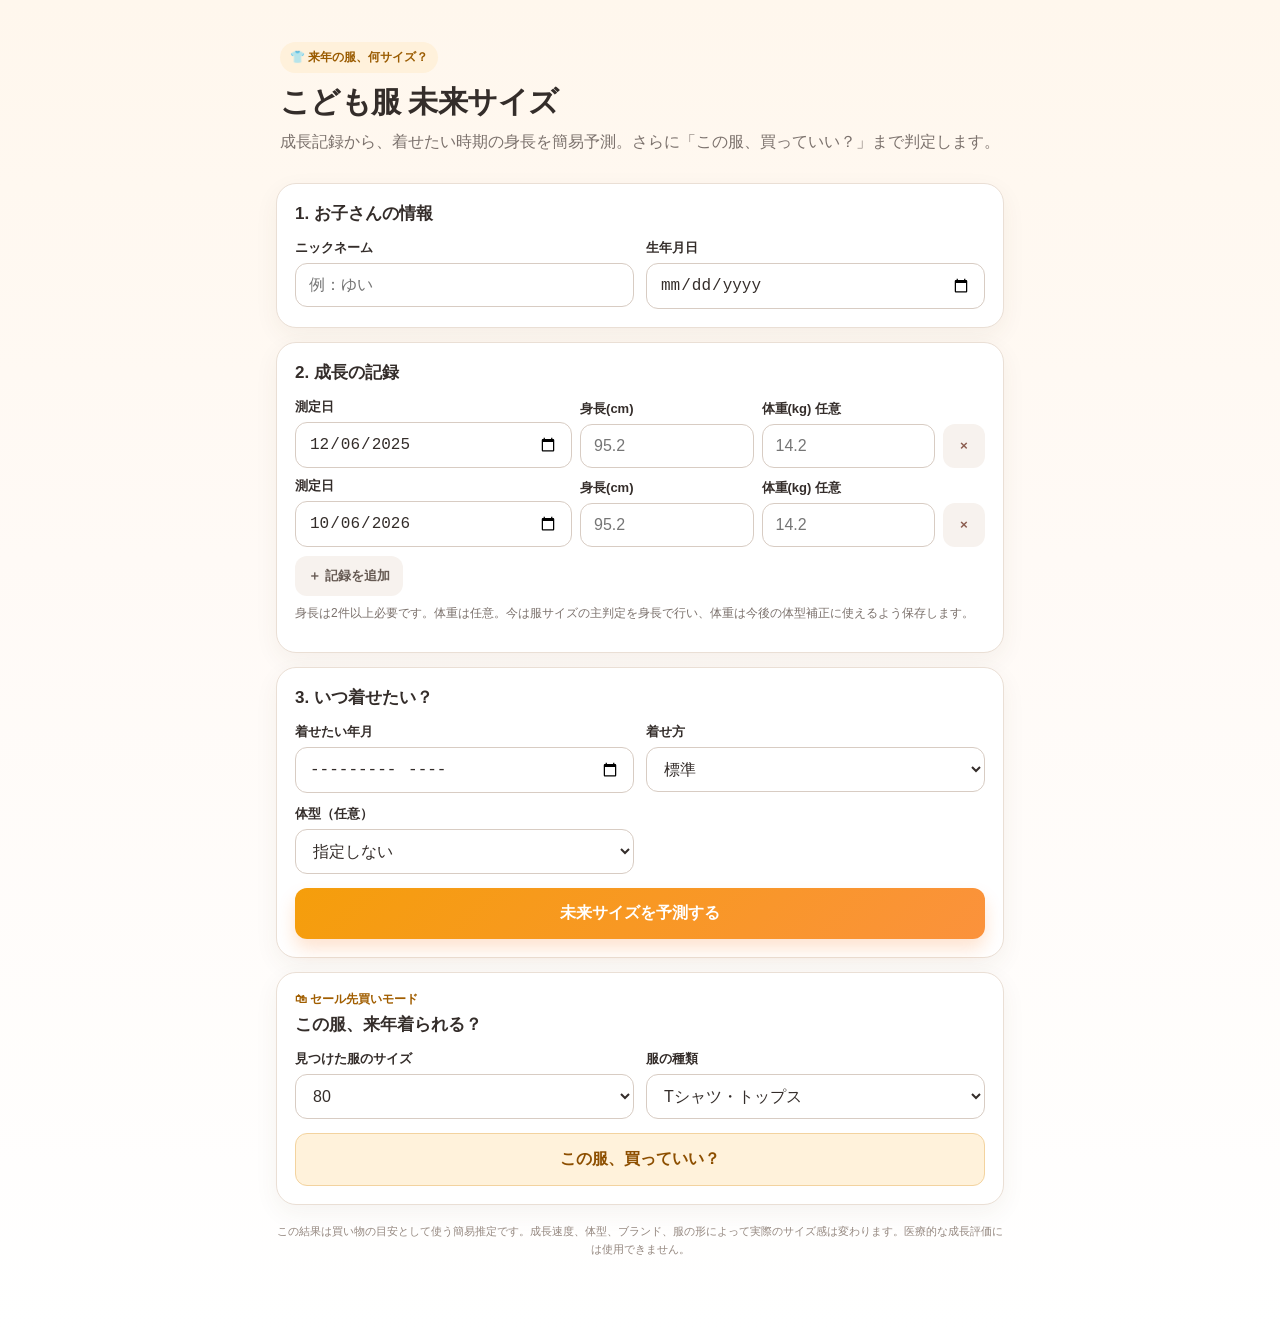
==== index.html @ b7a65e33 "Fix mobile layout overflow and measurement spacing" ====
<!doctype html>
<html lang="ja">
<head>
<meta charset="utf-8" />
<meta name="viewport" content="width=device-width, initial-scale=1, viewport-fit=cover" />
<meta name="theme-color" content="#fff7ed" />
<title>こども服 未来サイズ</title>
<style>
:root{--bg:#fffaf4;--card:#fff;--ink:#342d2a;--muted:#7b716c;--accent:#f59e0b;--accent2:#fb923c;--soft:#fff1db;--line:#eadfd5;--good:#16724a;--maybe:#a76300;--bad:#a33}
*{box-sizing:border-box}body{margin:0;font-family:-apple-system,BlinkMacSystemFont,"Segoe UI","Hiragino Kaku Gothic ProN","Yu Gothic",sans-serif;background:linear-gradient(180deg,#fff7ed 0,#fffaf6 42%,#fff 100%);color:var(--ink)}
.wrap{max-width:760px;margin:0 auto;padding:24px 16px 72px}.hero{padding:18px 4px 14px}.badge{display:inline-flex;align-items:center;gap:6px;background:var(--soft);color:#9a5b00;border-radius:999px;padding:7px 10px;font-size:12px;font-weight:800}h1{font-size:30px;line-height:1.15;margin:12px 0 8px;letter-spacing:-.02em}.lead{margin:0;color:var(--muted);line-height:1.7}.card{background:var(--card);border:1px solid var(--line);border-radius:20px;padding:18px;margin-top:14px;box-shadow:0 8px 24px rgba(91,61,35,.06)}.card h2{font-size:17px;margin:0 0 14px}.grid{display:grid;grid-template-columns:1fr 1fr;gap:12px}label{font-size:13px;font-weight:800;display:block;margin-bottom:6px}input,select{width:100%;padding:12px 13px;border:1px solid #d8ccc3;border-radius:12px;background:#fff;font-size:16px;color:var(--ink);outline:none}input:focus,select:focus{border-color:var(--accent);box-shadow:0 0 0 3px rgba(245,158,11,.12)}.measure-row{display:grid;grid-template-columns:1.15fr .72fr .72fr auto;gap:8px;align-items:end;margin-bottom:9px}.mini{font-size:12px;color:var(--muted);margin-top:8px;line-height:1.55}button{border:0;border-radius:12px;font-weight:800;cursor:pointer;-webkit-tap-highlight-color:transparent}.add{background:#f7f2ee;color:#665a53;padding:11px 13px}.delete{background:#f7f2ee;color:#8b5d50;width:42px;height:44px}.primary{width:100%;margin-top:14px;padding:15px 16px;font-size:16px;color:#fff;background:linear-gradient(135deg,var(--accent),var(--accent2));box-shadow:0 10px 18px rgba(249,115,22,.2)}.secondary{width:100%;margin-top:14px;padding:15px 16px;font-size:16px;color:#8d4f00;background:#fff2db;border:1px solid #f3d39f}.result{display:none}.result.show{display:block}.big{background:linear-gradient(135deg,#fff3d6,#fff8eb);border:1px solid #f4d9ad;border-radius:18px;padding:18px;text-align:center}.big .target{font-size:13px;color:#8c6b43;margin-bottom:5px}.big .size{font-size:44px;font-weight:900;line-height:1;color:#bc5a00}.big .caption{font-size:13px;color:var(--muted);margin-top:7px}.stats{display:grid;grid-template-columns:repeat(3,1fr);gap:8px;margin-top:10px}.stat{background:#fff;border:1px solid var(--line);border-radius:14px;padding:12px;text-align:center}.stat b{display:block;font-size:17px;margin-top:4px}.stat span{font-size:11px;color:var(--muted)}.choices{margin-top:13px;display:grid;gap:8px}.choice{display:flex;justify-content:space-between;gap:12px;padding:12px 13px;border-radius:12px;background:#fbfaf9;border:1px solid #eee5df;font-size:14px}.choice strong{white-space:nowrap}.note{margin-top:12px;padding:12px;border-left:4px solid #f5b64b;background:#fffaf0;border-radius:10px;font-size:12px;color:#6f625b;line-height:1.65}.judge{border-radius:18px;padding:18px;text-align:center}.judge.good{background:#edf9f3;border:1px solid #b8e3cb}.judge.maybe{background:#fff8e8;border:1px solid #f1d79a}.judge.bad{background:#fff1f0;border:1px solid #f0c1bd}.judge .emoji{font-size:34px}.judge .headline{font-size:25px;font-weight:900;margin-top:4px}.judge .detail{margin-top:8px;color:#685e58;font-size:14px;line-height:1.65}.error{display:none;margin-top:10px;color:#a33;font-size:13px;font-weight:800}.footer{margin-top:18px;font-size:11px;color:#94877f;line-height:1.6;text-align:center}.section-kicker{font-size:12px;color:#a15e00;font-weight:800;margin-bottom:5px}.pillrow{display:flex;gap:8px;flex-wrap:wrap;margin-top:10px}.pill{font-size:12px;padding:7px 9px;border-radius:999px;background:#f8f3ef;color:#665a53}
@media(max-width:560px){.wrap{padding-left:14px;padding-right:14px}.card{padding:16px}.grid{grid-template-columns:minmax(0,1fr)}.grid>*{min-width:0}.grid input,.grid select,input[type="date"],input[type="month"]{display:block;width:100%;min-width:0;max-width:100%}.measure-row{grid-template-columns:minmax(0,1fr) minmax(0,1fr);gap:10px 8px;padding-bottom:14px;margin-bottom:14px;border-bottom:1px solid #f1e8e1}.measure-row>*{min-width:0}.measure-row>div:first-child{grid-column:1/-1}.measure-row>div:nth-child(2){grid-column:1}.measure-row>div:nth-child(3){grid-column:2}.measure-row .delete{grid-column:1/-1;justify-self:end;margin-top:0;width:42px;height:42px}.stats{grid-template-columns:1fr}.stat{text-align:left}.stat b{display:inline;margin-left:6px}h1{font-size:27px}}
</style>
</head>
<body>
<div class="wrap">
<section class="hero"><div class="badge">👕 来年の服、何サイズ？</div><h1>こども服 未来サイズ</h1><p class="lead">成長記録から、着せたい時期の身長を簡易予測。さらに「この服、買っていい？」まで判定します。</p></section>

<section class="card"><h2>1. お子さんの情報</h2><div class="grid"><div><label for="name">ニックネーム</label><input id="name" placeholder="例：ゆい" /></div><div><label for="birth">生年月日</label><input id="birth" type="date" /></div></div></section>

<section class="card"><h2>2. 成長の記録</h2><div id="measurements"></div><button class="add" type="button" id="addBtn">＋ 記録を追加</button><p class="mini">身長は2件以上必要です。体重は任意。今は服サイズの主判定を身長で行い、体重は今後の体型補正に使えるよう保存します。</p></section>

<section class="card"><h2>3. いつ着せたい？</h2><div class="grid"><div><label for="target">着せたい年月</label><input id="target" type="month" /></div><div><label for="fit">着せ方</label><select id="fit"><option value="just">ぴったりめ</option><option value="normal" selected>標準</option><option value="loose">ゆったり・長く</option></select></div><div><label for="bodyType">体型（任意）</label><select id="bodyType"><option value="unknown" selected>指定しない</option><option value="slim">細身</option><option value="normal">標準</option><option value="sturdy">がっちり・お腹まわりゆったり</option></select></div></div><button class="primary" id="predictBtn" type="button">未来サイズを予測する</button><div class="error" id="error"></div></section>

<section class="card result" id="result"><h2>予測結果</h2><div class="big"><div class="target" id="resultTarget"></div><div class="size" id="mainSize">110</div><div class="caption">おすすめの目安サイズ</div></div><div class="stats"><div class="stat"><span>推定身長</span><b id="predHeight">—</b></div><div class="stat"><span>予測幅</span><b id="heightRange">—</b></div><div class="stat"><span>予測まで</span><b id="monthsAhead">—</b></div></div><div class="choices"><div class="choice"><span>ぴったり寄り</span><strong id="justSize">—</strong></div><div class="choice"><span>標準おすすめ</span><strong id="normalSize">—</strong></div><div class="choice"><span>ゆったり・長く着たい</span><strong id="looseSize">—</strong></div></div><div class="note" id="explain"></div></section>

<section class="card"><div class="section-kicker">🛍 セール先買いモード</div><h2>この服、来年着られる？</h2><div class="grid"><div><label for="itemSize">見つけた服のサイズ</label><select id="itemSize"><option>80</option><option>90</option><option>95</option><option>100</option><option>110</option><option>120</option><option>130</option><option>140</option><option>150</option><option>160</option></select></div><div><label for="itemType">服の種類</label><select id="itemType"><option value="top">Tシャツ・トップス</option><option value="pants">パンツ・レギンス</option><option value="outer">アウター</option><option value="pajama">パジャマ</option><option value="dress">ワンピース</option></select></div></div><button class="secondary" id="judgeBtn" type="button">この服、買っていい？</button><div class="error" id="judgeError"></div></section>

<section class="card result" id="judgeResult"><h2>先買い判定</h2><div class="judge" id="judgeBox"><div class="emoji" id="judgeEmoji">◎</div><div class="headline" id="judgeHeadline">買ってよさそう！</div><div class="detail" id="judgeDetail"></div></div><div class="pillrow"><span class="pill" id="judgePred"></span><span class="pill" id="judgeItem"></span></div><div class="note" id="judgeNote"></div></section>

<div class="footer">この結果は買い物の目安として使う簡易推定です。成長速度、体型、ブランド、服の形によって実際のサイズ感は変わります。医療的な成長評価には使用できません。</div>
</div>
<script>
const $=s=>document.querySelector(s);const measurements=$('#measurements');let lastPrediction=null;
function row(date='',height='',weight=''){const wrap=document.createElement('div');wrap.className='measure-row';wrap.innerHTML=`<div><label>測定日</label><input type="date" class="mdate" value="${date}"></div><div><label>身長(cm)</label><input type="number" class="mheight" inputmode="decimal" min="40" max="220" step="0.1" value="${height}" placeholder="95.2"></div><div><label>体重(kg) 任意</label><input type="number" class="mweight" inputmode="decimal" min="2" max="120" step="0.1" value="${weight}" placeholder="14.2"></div><button type="button" class="delete" aria-label="削除">×</button>`;wrap.querySelector('.delete').addEventListener('click',()=>{if(measurements.children.length>2){wrap.remove();save();}});measurements.appendChild(wrap)}
function isoDateMonthsAgo(n){const d=new Date();d.setMonth(d.getMonth()-n);return d.toISOString().slice(0,10)}
function monthsBetween(a,b){return(b-a)/(1000*60*60*24*30.4375)}function clamp(v,min,max){return Math.min(max,Math.max(min,v))}
function linearRegression(points){const xs=points.map(p=>p.x),ys=points.map(p=>p.y),mx=xs.reduce((a,b)=>a+b,0)/xs.length,my=ys.reduce((a,b)=>a+b,0)/ys.length;let num=0,den=0;for(let i=0;i<xs.length;i++){num+=(xs[i]-mx)*(ys[i]-my);den+=(xs[i]-mx)**2}return{slope:den?num/den:0,intercept:my-(den?num/den:0)*mx}}
const sizes=[50,60,70,80,90,95,100,110,120,130,140,150,160];function baseSize(h){const desired=h+3;return sizes.find(s=>s>=desired)||160}function nextSize(s){const i=sizes.indexOf(s);return sizes[Math.min(i+1,sizes.length-1)]}function prevSize(s){const i=sizes.indexOf(s);return sizes[Math.max(i-1,0)]}
function collectPrediction(){const err=$('#error');err.style.display='none';const targetVal=$('#target').value;const rows=[...document.querySelectorAll('.measure-row')].map(r=>({date:r.querySelector('.mdate').value,height:parseFloat(r.querySelector('.mheight').value),weight:parseFloat(r.querySelector('.mweight').value)})).filter(x=>x.date&&Number.isFinite(x.height));if(rows.length<2){err.textContent='身長記録を2件以上入力してください。';err.style.display='block';return null}if(!targetVal){err.textContent='着せたい年月を選んでください。';err.style.display='block';return null}rows.sort((a,b)=>new Date(a.date)-new Date(b.date));const last=rows[rows.length-1],target=new Date(targetVal+'-15T12:00:00'),lastDate=new Date(last.date+'T12:00:00'),ahead=monthsBetween(lastDate,target);if(ahead<0){err.textContent='着せたい時期は、最新の身長記録より後にしてください。';err.style.display='block';return null}if(ahead>36){err.textContent='MVP版では、予測は3年先までにしています。';err.style.display='block';return null}const origin=new Date(rows[0].date+'T12:00:00'),pts=rows.map(r=>({x:monthsBetween(origin,new Date(r.date+'T12:00:00')),y:r.height})),reg=linearRegression(pts),cappedSlope=clamp(reg.slope,0.15,1.05),damping=1-(Math.min(ahead,36)/36)*0.22,predicted=last.height+cappedSlope*ahead*damping,uncertainty=clamp(1.2+ahead*.10+(rows.length===2?.8:0),1.5,5.5);let standard=baseSize(predicted);const body=$('#bodyType').value;if(body==='sturdy')standard=nextSize(standard);else if(body==='slim'&&$('#fit').value==='just')standard=prevSize(standard);const just=prevSize(standard),loose=nextSize(standard),fit=$('#fit').value,main=fit==='just'?just:fit==='loose'?loose:standard;return{targetVal,rows,last,ahead,predicted,uncertainty,standard,just,loose,main,body}}
function renderPrediction(p){lastPrediction=p;const name=$('#name').value.trim(),[y,m]=p.targetVal.split('-');$('#resultTarget').textContent=`${name?name+'ちゃん・くん ｜ ':''}${y}年${Number(m)}月ごろ`;$('#mainSize').textContent=p.main+'cm';$('#predHeight').textContent=p.predicted.toFixed(1)+'cm';$('#heightRange').textContent=`${(p.predicted-p.uncertainty).toFixed(1)}〜${(p.predicted+p.uncertainty).toFixed(1)}cm`;$('#monthsAhead').textContent=Math.round(p.ahead)+'か月';$('#justSize').textContent=p.just+'cm';$('#normalSize').textContent=p.standard+'cm';$('#looseSize').textContent=p.loose+'cm';const weightNote=Number.isFinite(p.last.weight)?` 最新体重は${p.last.weight.toFixed(1)}kgです。体重単独でサイズを決めず、体型指定がある場合だけ少し補正しています。`:'';$('#explain').textContent=`直近の身長 ${p.last.height.toFixed(1)}cm と、これまでの伸び方を使った簡易予測です。${weightNote} ブランドの実寸や服の形でも前後するので「予測幅」も一緒に見てください。`;$('#result').classList.add('show');save()}
$('#predictBtn').addEventListener('click',()=>{const p=collectPrediction();if(!p)return;renderPrediction(p);$('#result').scrollIntoView({behavior:'smooth',block:'start'})});
$('#judgeBtn').addEventListener('click',()=>{const je=$('#judgeError');je.style.display='none';const p=collectPrediction();if(!p){je.textContent='先に成長記録と着せたい年月を入力してください。';je.style.display='block';return}renderPrediction(p);const itemSize=parseInt($('#itemSize').value,10),type=$('#itemType').value;const typeRoom={top:3,pants:1,outer:8,pajama:4,dress:4}[type]||3;const low=p.predicted-p.uncertainty,high=p.predicted+p.uncertainty;const lowerFit=itemSize-10-typeRoom,upperFit=itemSize+typeRoom;let level,emoji,headline,detail;if(high<lowerFit){level='maybe';emoji='△';headline='大きめかも';detail=`着る頃の予測身長は約${p.predicted.toFixed(1)}cm。${itemSize}cmはまだ少し大きい可能性があります。長く着たい服なら候補です。`}else if(low>upperFit){level='bad';emoji='×';headline='小さい可能性あり';detail=`着る頃には${itemSize}cmを超えている可能性があります。先買いなら1サイズ上も見てみるのがおすすめです。`}else{level='good';emoji='◎';headline='買ってよさそう！';detail=`着る頃の予測身長は約${p.predicted.toFixed(1)}cm。${itemSize}cmは予測範囲と重なっていて、先買い候補として良さそうです。`}const box=$('#judgeBox');box.className='judge '+level;$('#judgeEmoji').textContent=emoji;$('#judgeHeadline').textContent=headline;$('#judgeDetail').textContent=detail;$('#judgePred').textContent=`予測 ${(low).toFixed(0)}〜${(high).toFixed(0)}cm`;$('#judgeItem').textContent=`見つけた服 ${itemSize}cm`;const typeName=$('#itemType').selectedOptions[0].textContent;$('#judgeNote').textContent=`${typeName}として少しゆとりを見て判定しています。パンツは丈やウエスト、アウターは重ね着などで差が出やすいため、ブランドのサイズ表も確認してください。`;$('#judgeResult').classList.add('show');$('#judgeResult').scrollIntoView({behavior:'smooth',block:'start'});save()});
function addMeasurement(){row('','','');save()}$('#addBtn').addEventListener('click',addMeasurement);
function save(){const data={name:$('#name').value,birth:$('#birth').value,target:$('#target').value,fit:$('#fit').value,bodyType:$('#bodyType').value,itemSize:$('#itemSize').value,itemType:$('#itemType').value,measurements:[...document.querySelectorAll('.measure-row')].map(r=>({date:r.querySelector('.mdate').value,height:r.querySelector('.mheight').value,weight:r.querySelector('.mweight').value}))};localStorage.setItem('kidsize_mvp',JSON.stringify(data))}
function load(){let d=null;try{d=JSON.parse(localStorage.getItem('kidsize_mvp'))}catch(e){}if(d){$('#name').value=d.name||'';$('#birth').value=d.birth||'';$('#target').value=d.target||'';$('#fit').value=d.fit||'normal';$('#bodyType').value=d.bodyType||'unknown';$('#itemSize').value=d.itemSize||'110';$('#itemType').value=d.itemType||'top';if(d.measurements?.length){measurements.innerHTML='';d.measurements.forEach(x=>row(x.date,x.height,x.weight||''));return}}row(isoDateMonthsAgo(12),'','');row(isoDateMonthsAgo(2),'','')}
load();['name','birth','target','fit','bodyType','itemSize','itemType'].forEach(id=>$('#'+id).addEventListener('change',save));
</script>
</body></html>
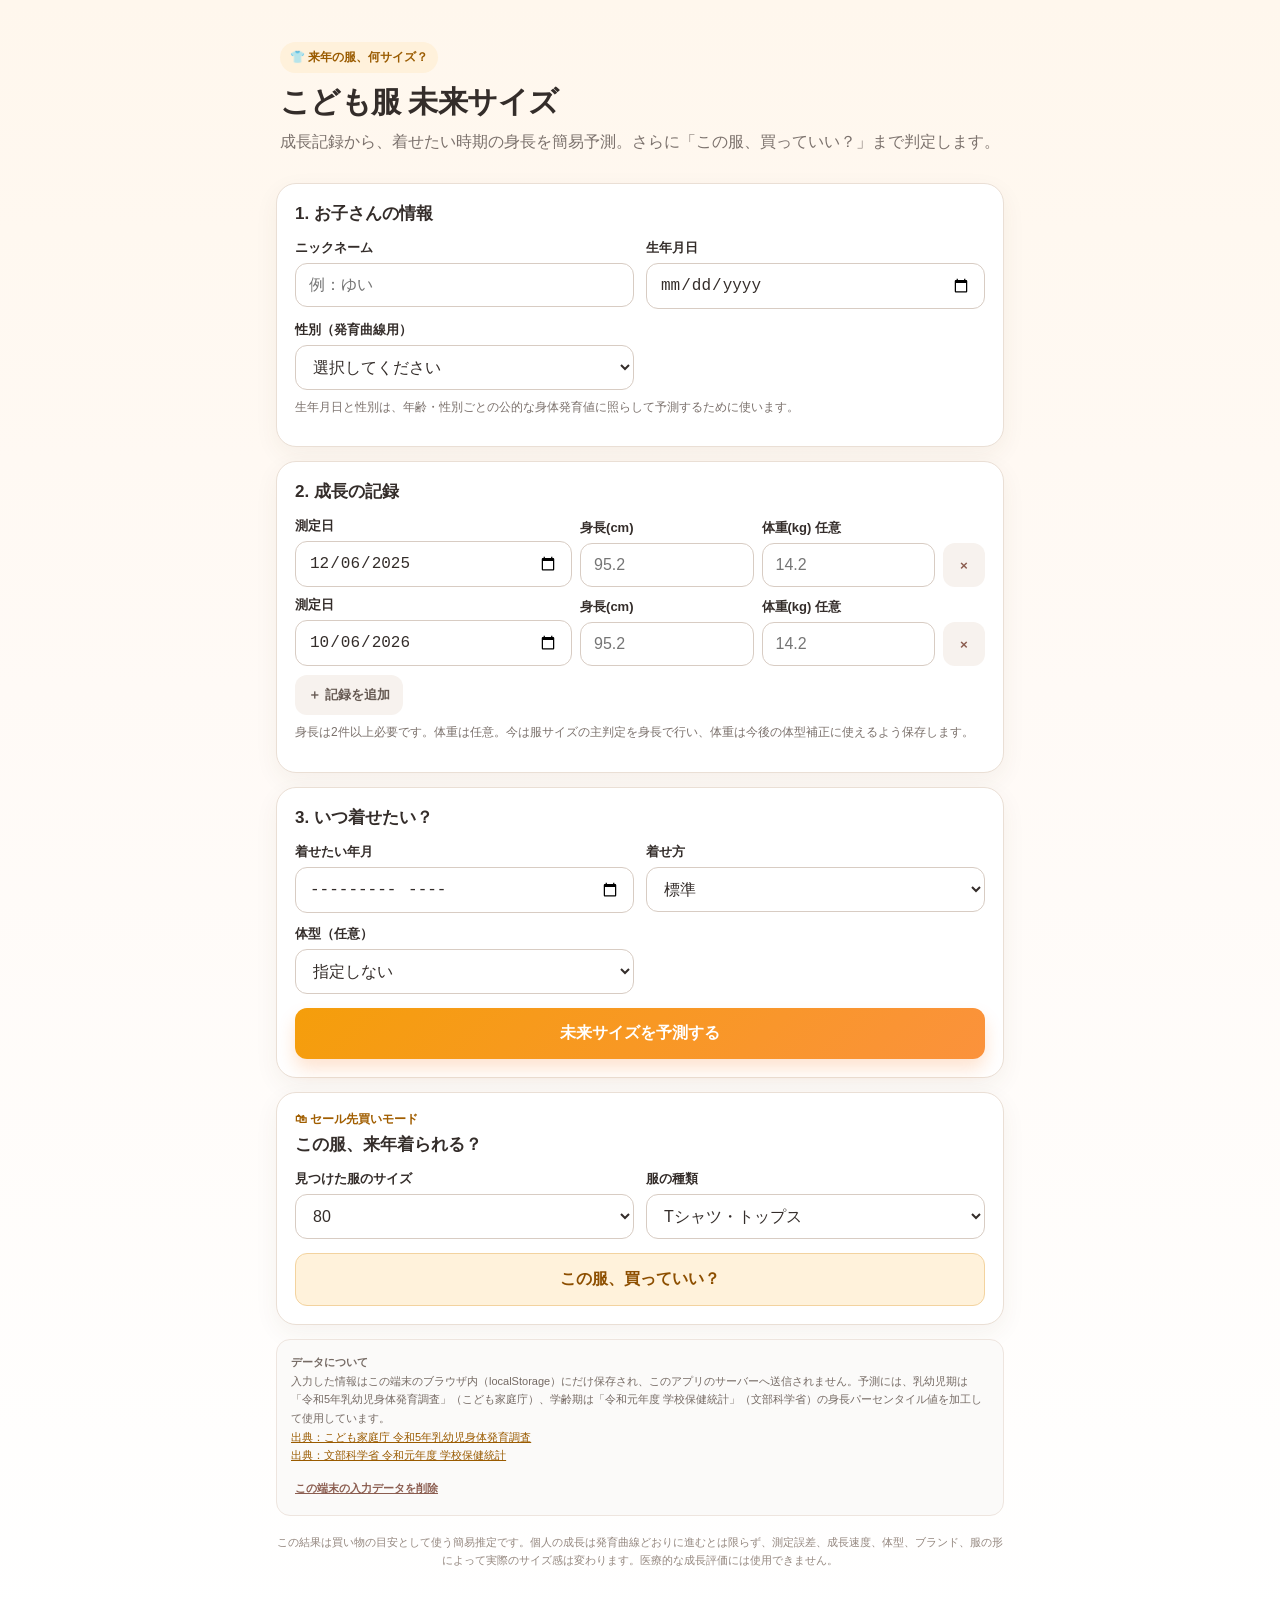
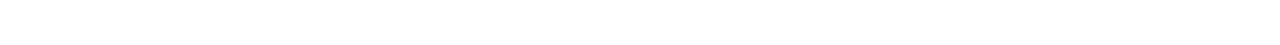
==== commit 65a43f21: "Switch production entry to growth-curve v2" ====
--- a/index.html
+++ b/index.html
@@ -5,45 +5,19 @@
 <meta name="viewport" content="width=device-width, initial-scale=1, viewport-fit=cover" />
 <meta name="theme-color" content="#fff7ed" />
 <title>こども服 未来サイズ</title>
-<style>
-:root{--bg:#fffaf4;--card:#fff;--ink:#342d2a;--muted:#7b716c;--accent:#f59e0b;--accent2:#fb923c;--soft:#fff1db;--line:#eadfd5;--good:#16724a;--maybe:#a76300;--bad:#a33}
-*{box-sizing:border-box}body{margin:0;font-family:-apple-system,BlinkMacSystemFont,"Segoe UI","Hiragino Kaku Gothic ProN","Yu Gothic",sans-serif;background:linear-gradient(180deg,#fff7ed 0,#fffaf6 42%,#fff 100%);color:var(--ink)}
-.wrap{max-width:760px;margin:0 auto;padding:24px 16px 72px}.hero{padding:18px 4px 14px}.badge{display:inline-flex;align-items:center;gap:6px;background:var(--soft);color:#9a5b00;border-radius:999px;padding:7px 10px;font-size:12px;font-weight:800}h1{font-size:30px;line-height:1.15;margin:12px 0 8px;letter-spacing:-.02em}.lead{margin:0;color:var(--muted);line-height:1.7}.card{background:var(--card);border:1px solid var(--line);border-radius:20px;padding:18px;margin-top:14px;box-shadow:0 8px 24px rgba(91,61,35,.06)}.card h2{font-size:17px;margin:0 0 14px}.grid{display:grid;grid-template-columns:1fr 1fr;gap:12px}label{font-size:13px;font-weight:800;display:block;margin-bottom:6px}input,select{width:100%;padding:12px 13px;border:1px solid #d8ccc3;border-radius:12px;background:#fff;font-size:16px;color:var(--ink);outline:none}input:focus,select:focus{border-color:var(--accent);box-shadow:0 0 0 3px rgba(245,158,11,.12)}.measure-row{display:grid;grid-template-columns:1.15fr .72fr .72fr auto;gap:8px;align-items:end;margin-bottom:9px}.mini{font-size:12px;color:var(--muted);margin-top:8px;line-height:1.55}button{border:0;border-radius:12px;font-weight:800;cursor:pointer;-webkit-tap-highlight-color:transparent}.add{background:#f7f2ee;color:#665a53;padding:11px 13px}.delete{background:#f7f2ee;color:#8b5d50;width:42px;height:44px}.primary{width:100%;margin-top:14px;padding:15px 16px;font-size:16px;color:#fff;background:linear-gradient(135deg,var(--accent),var(--accent2));box-shadow:0 10px 18px rgba(249,115,22,.2)}.secondary{width:100%;margin-top:14px;padding:15px 16px;font-size:16px;color:#8d4f00;background:#fff2db;border:1px solid #f3d39f}.result{display:none}.result.show{display:block}.big{background:linear-gradient(135deg,#fff3d6,#fff8eb);border:1px solid #f4d9ad;border-radius:18px;padding:18px;text-align:center}.big .target{font-size:13px;color:#8c6b43;margin-bottom:5px}.big .size{font-size:44px;font-weight:900;line-height:1;color:#bc5a00}.big .caption{font-size:13px;color:var(--muted);margin-top:7px}.stats{display:grid;grid-template-columns:repeat(3,1fr);gap:8px;margin-top:10px}.stat{background:#fff;border:1px solid var(--line);border-radius:14px;padding:12px;text-align:center}.stat b{display:block;font-size:17px;margin-top:4px}.stat span{font-size:11px;color:var(--muted)}.choices{margin-top:13px;display:grid;gap:8px}.choice{display:flex;justify-content:space-between;gap:12px;padding:12px 13px;border-radius:12px;background:#fbfaf9;border:1px solid #eee5df;font-size:14px}.choice strong{white-space:nowrap}.note{margin-top:12px;padding:12px;border-left:4px solid #f5b64b;background:#fffaf0;border-radius:10px;font-size:12px;color:#6f625b;line-height:1.65}.judge{border-radius:18px;padding:18px;text-align:center}.judge.good{background:#edf9f3;border:1px solid #b8e3cb}.judge.maybe{background:#fff8e8;border:1px solid #f1d79a}.judge.bad{background:#fff1f0;border:1px solid #f0c1bd}.judge .emoji{font-size:34px}.judge .headline{font-size:25px;font-weight:900;margin-top:4px}.judge .detail{margin-top:8px;color:#685e58;font-size:14px;line-height:1.65}.error{display:none;margin-top:10px;color:#a33;font-size:13px;font-weight:800}.footer{margin-top:18px;font-size:11px;color:#94877f;line-height:1.6;text-align:center}.section-kicker{font-size:12px;color:#a15e00;font-weight:800;margin-bottom:5px}.pillrow{display:flex;gap:8px;flex-wrap:wrap;margin-top:10px}.pill{font-size:12px;padding:7px 9px;border-radius:999px;background:#f8f3ef;color:#665a53}
-@media(max-width:560px){.wrap{padding-left:14px;padding-right:14px}.card{padding:16px}.grid{grid-template-columns:minmax(0,1fr)}.grid>*{min-width:0}.grid input,.grid select,input[type="date"],input[type="month"]{display:block;width:100%;min-width:0;max-width:100%}.measure-row{grid-template-columns:minmax(0,1fr) minmax(0,1fr);gap:10px 8px;padding-bottom:14px;margin-bottom:14px;border-bottom:1px solid #f1e8e1}.measure-row>*{min-width:0}.measure-row>div:first-child{grid-column:1/-1}.measure-row>div:nth-child(2){grid-column:1}.measure-row>div:nth-child(3){grid-column:2}.measure-row .delete{grid-column:1/-1;justify-self:end;margin-top:0;width:42px;height:42px}.stats{grid-template-columns:1fr}.stat{text-align:left}.stat b{display:inline;margin-left:6px}h1{font-size:27px}}
-</style>
+<link rel="stylesheet" href="/styles-v2.css">
 </head>
 <body>
 <div class="wrap">
 <section class="hero"><div class="badge">👕 来年の服、何サイズ？</div><h1>こども服 未来サイズ</h1><p class="lead">成長記録から、着せたい時期の身長を簡易予測。さらに「この服、買っていい？」まで判定します。</p></section>
-
-<section class="card"><h2>1. お子さんの情報</h2><div class="grid"><div><label for="name">ニックネーム</label><input id="name" placeholder="例：ゆい" /></div><div><label for="birth">生年月日</label><input id="birth" type="date" /></div></div></section>
-
+<section class="card"><h2>1. お子さんの情報</h2><div class="grid"><div><label for="name">ニックネーム</label><input id="name" placeholder="例：ゆい" /></div><div><label for="birth">生年月日</label><input id="birth" type="date" /></div><div><label for="sex">性別（発育曲線用）</label><select id="sex"><option value="" selected>選択してください</option><option value="boy">男の子</option><option value="girl">女の子</option></select></div></div><p class="mini">生年月日と性別は、年齢・性別ごとの公的な身体発育値に照らして予測するために使います。</p></section>
 <section class="card"><h2>2. 成長の記録</h2><div id="measurements"></div><button class="add" type="button" id="addBtn">＋ 記録を追加</button><p class="mini">身長は2件以上必要です。体重は任意。今は服サイズの主判定を身長で行い、体重は今後の体型補正に使えるよう保存します。</p></section>
-
 <section class="card"><h2>3. いつ着せたい？</h2><div class="grid"><div><label for="target">着せたい年月</label><input id="target" type="month" /></div><div><label for="fit">着せ方</label><select id="fit"><option value="just">ぴったりめ</option><option value="normal" selected>標準</option><option value="loose">ゆったり・長く</option></select></div><div><label for="bodyType">体型（任意）</label><select id="bodyType"><option value="unknown" selected>指定しない</option><option value="slim">細身</option><option value="normal">標準</option><option value="sturdy">がっちり・お腹まわりゆったり</option></select></div></div><button class="primary" id="predictBtn" type="button">未来サイズを予測する</button><div class="error" id="error"></div></section>
-
 <section class="card result" id="result"><h2>予測結果</h2><div class="big"><div class="target" id="resultTarget"></div><div class="size" id="mainSize">110</div><div class="caption">おすすめの目安サイズ</div></div><div class="stats"><div class="stat"><span>推定身長</span><b id="predHeight">—</b></div><div class="stat"><span>予測幅</span><b id="heightRange">—</b></div><div class="stat"><span>予測まで</span><b id="monthsAhead">—</b></div></div><div class="choices"><div class="choice"><span>ぴったり寄り</span><strong id="justSize">—</strong></div><div class="choice"><span>標準おすすめ</span><strong id="normalSize">—</strong></div><div class="choice"><span>ゆったり・長く着たい</span><strong id="looseSize">—</strong></div></div><div class="note" id="explain"></div></section>
-
 <section class="card"><div class="section-kicker">🛍 セール先買いモード</div><h2>この服、来年着られる？</h2><div class="grid"><div><label for="itemSize">見つけた服のサイズ</label><select id="itemSize"><option>80</option><option>90</option><option>95</option><option>100</option><option>110</option><option>120</option><option>130</option><option>140</option><option>150</option><option>160</option></select></div><div><label for="itemType">服の種類</label><select id="itemType"><option value="top">Tシャツ・トップス</option><option value="pants">パンツ・レギンス</option><option value="outer">アウター</option><option value="pajama">パジャマ</option><option value="dress">ワンピース</option></select></div></div><button class="secondary" id="judgeBtn" type="button">この服、買っていい？</button><div class="error" id="judgeError"></div></section>
-
 <section class="card result" id="judgeResult"><h2>先買い判定</h2><div class="judge" id="judgeBox"><div class="emoji" id="judgeEmoji">◎</div><div class="headline" id="judgeHeadline">買ってよさそう！</div><div class="detail" id="judgeDetail"></div></div><div class="pillrow"><span class="pill" id="judgePred"></span><span class="pill" id="judgeItem"></span></div><div class="note" id="judgeNote"></div></section>
-
-<div class="footer">この結果は買い物の目安として使う簡易推定です。成長速度、体型、ブランド、服の形によって実際のサイズ感は変わります。医療的な成長評価には使用できません。</div>
+<div class="privacy"><strong>データについて</strong><br>入力した情報はこの端末のブラウザ内（localStorage）にだけ保存され、このアプリのサーバーへ送信されません。予測には、乳幼児期は「令和5年乳幼児身体発育調査」（こども家庭庁）、学齢期は「令和元年度 学校保健統計」（文部科学省）の身長パーセンタイル値を加工して使用しています。<br><a href="https://www.cfa.go.jp/policies/boshihoken/r5-nyuuyoujityousa/" target="_blank" rel="noopener">出典：こども家庭庁 令和5年乳幼児身体発育調査</a><br><a href="https://www.mext.go.jp/content/20200319-mxt_chousa01-20200319155353_1-3.pdf" target="_blank" rel="noopener">出典：文部科学省 令和元年度 学校保健統計</a><br><button class="clear-data" type="button" id="clearDataBtn">この端末の入力データを削除</button></div><div class="footer">この結果は買い物の目安として使う簡易推定です。個人の成長は発育曲線どおりに進むとは限らず、測定誤差、成長速度、体型、ブランド、服の形によって実際のサイズ感は変わります。医療的な成長評価には使用できません。</div>
 </div>
-<script>
-const $=s=>document.querySelector(s);const measurements=$('#measurements');let lastPrediction=null;
-function row(date='',height='',weight=''){const wrap=document.createElement('div');wrap.className='measure-row';wrap.innerHTML=`<div><label>測定日</label><input type="date" class="mdate" value="${date}"></div><div><label>身長(cm)</label><input type="number" class="mheight" inputmode="decimal" min="40" max="220" step="0.1" value="${height}" placeholder="95.2"></div><div><label>体重(kg) 任意</label><input type="number" class="mweight" inputmode="decimal" min="2" max="120" step="0.1" value="${weight}" placeholder="14.2"></div><button type="button" class="delete" aria-label="削除">×</button>`;wrap.querySelector('.delete').addEventListener('click',()=>{if(measurements.children.length>2){wrap.remove();save();}});measurements.appendChild(wrap)}
-function isoDateMonthsAgo(n){const d=new Date();d.setMonth(d.getMonth()-n);return d.toISOString().slice(0,10)}
-function monthsBetween(a,b){return(b-a)/(1000*60*60*24*30.4375)}function clamp(v,min,max){return Math.min(max,Math.max(min,v))}
-function linearRegression(points){const xs=points.map(p=>p.x),ys=points.map(p=>p.y),mx=xs.reduce((a,b)=>a+b,0)/xs.length,my=ys.reduce((a,b)=>a+b,0)/ys.length;let num=0,den=0;for(let i=0;i<xs.length;i++){num+=(xs[i]-mx)*(ys[i]-my);den+=(xs[i]-mx)**2}return{slope:den?num/den:0,intercept:my-(den?num/den:0)*mx}}
-const sizes=[50,60,70,80,90,95,100,110,120,130,140,150,160];function baseSize(h){const desired=h+3;return sizes.find(s=>s>=desired)||160}function nextSize(s){const i=sizes.indexOf(s);return sizes[Math.min(i+1,sizes.length-1)]}function prevSize(s){const i=sizes.indexOf(s);return sizes[Math.max(i-1,0)]}
-function collectPrediction(){const err=$('#error');err.style.display='none';const targetVal=$('#target').value;const rows=[...document.querySelectorAll('.measure-row')].map(r=>({date:r.querySelector('.mdate').value,height:parseFloat(r.querySelector('.mheight').value),weight:parseFloat(r.querySelector('.mweight').value)})).filter(x=>x.date&&Number.isFinite(x.height));if(rows.length<2){err.textContent='身長記録を2件以上入力してください。';err.style.display='block';return null}if(!targetVal){err.textContent='着せたい年月を選んでください。';err.style.display='block';return null}rows.sort((a,b)=>new Date(a.date)-new Date(b.date));const last=rows[rows.length-1],target=new Date(targetVal+'-15T12:00:00'),lastDate=new Date(last.date+'T12:00:00'),ahead=monthsBetween(lastDate,target);if(ahead<0){err.textContent='着せたい時期は、最新の身長記録より後にしてください。';err.style.display='block';return null}if(ahead>36){err.textContent='MVP版では、予測は3年先までにしています。';err.style.display='block';return null}const origin=new Date(rows[0].date+'T12:00:00'),pts=rows.map(r=>({x:monthsBetween(origin,new Date(r.date+'T12:00:00')),y:r.height})),reg=linearRegression(pts),cappedSlope=clamp(reg.slope,0.15,1.05),damping=1-(Math.min(ahead,36)/36)*0.22,predicted=last.height+cappedSlope*ahead*damping,uncertainty=clamp(1.2+ahead*.10+(rows.length===2?.8:0),1.5,5.5);let standard=baseSize(predicted);const body=$('#bodyType').value;if(body==='sturdy')standard=nextSize(standard);else if(body==='slim'&&$('#fit').value==='just')standard=prevSize(standard);const just=prevSize(standard),loose=nextSize(standard),fit=$('#fit').value,main=fit==='just'?just:fit==='loose'?loose:standard;return{targetVal,rows,last,ahead,predicted,uncertainty,standard,just,loose,main,body}}
-function renderPrediction(p){lastPrediction=p;const name=$('#name').value.trim(),[y,m]=p.targetVal.split('-');$('#resultTarget').textContent=`${name?name+'ちゃん・くん ｜ ':''}${y}年${Number(m)}月ごろ`;$('#mainSize').textContent=p.main+'cm';$('#predHeight').textContent=p.predicted.toFixed(1)+'cm';$('#heightRange').textContent=`${(p.predicted-p.uncertainty).toFixed(1)}〜${(p.predicted+p.uncertainty).toFixed(1)}cm`;$('#monthsAhead').textContent=Math.round(p.ahead)+'か月';$('#justSize').textContent=p.just+'cm';$('#normalSize').textContent=p.standard+'cm';$('#looseSize').textContent=p.loose+'cm';const weightNote=Number.isFinite(p.last.weight)?` 最新体重は${p.last.weight.toFixed(1)}kgです。体重単独でサイズを決めず、体型指定がある場合だけ少し補正しています。`:'';$('#explain').textContent=`直近の身長 ${p.last.height.toFixed(1)}cm と、これまでの伸び方を使った簡易予測です。${weightNote} ブランドの実寸や服の形でも前後するので「予測幅」も一緒に見てください。`;$('#result').classList.add('show');save()}
-$('#predictBtn').addEventListener('click',()=>{const p=collectPrediction();if(!p)return;renderPrediction(p);$('#result').scrollIntoView({behavior:'smooth',block:'start'})});
-$('#judgeBtn').addEventListener('click',()=>{const je=$('#judgeError');je.style.display='none';const p=collectPrediction();if(!p){je.textContent='先に成長記録と着せたい年月を入力してください。';je.style.display='block';return}renderPrediction(p);const itemSize=parseInt($('#itemSize').value,10),type=$('#itemType').value;const typeRoom={top:3,pants:1,outer:8,pajama:4,dress:4}[type]||3;const low=p.predicted-p.uncertainty,high=p.predicted+p.uncertainty;const lowerFit=itemSize-10-typeRoom,upperFit=itemSize+typeRoom;let level,emoji,headline,detail;if(high<lowerFit){level='maybe';emoji='△';headline='大きめかも';detail=`着る頃の予測身長は約${p.predicted.toFixed(1)}cm。${itemSize}cmはまだ少し大きい可能性があります。長く着たい服なら候補です。`}else if(low>upperFit){level='bad';emoji='×';headline='小さい可能性あり';detail=`着る頃には${itemSize}cmを超えている可能性があります。先買いなら1サイズ上も見てみるのがおすすめです。`}else{level='good';emoji='◎';headline='買ってよさそう！';detail=`着る頃の予測身長は約${p.predicted.toFixed(1)}cm。${itemSize}cmは予測範囲と重なっていて、先買い候補として良さそうです。`}const box=$('#judgeBox');box.className='judge '+level;$('#judgeEmoji').textContent=emoji;$('#judgeHeadline').textContent=headline;$('#judgeDetail').textContent=detail;$('#judgePred').textContent=`予測 ${(low).toFixed(0)}〜${(high).toFixed(0)}cm`;$('#judgeItem').textContent=`見つけた服 ${itemSize}cm`;const typeName=$('#itemType').selectedOptions[0].textContent;$('#judgeNote').textContent=`${typeName}として少しゆとりを見て判定しています。パンツは丈やウエスト、アウターは重ね着などで差が出やすいため、ブランドのサイズ表も確認してください。`;$('#judgeResult').classList.add('show');$('#judgeResult').scrollIntoView({behavior:'smooth',block:'start'});save()});
-function addMeasurement(){row('','','');save()}$('#addBtn').addEventListener('click',addMeasurement);
-function save(){const data={name:$('#name').value,birth:$('#birth').value,target:$('#target').value,fit:$('#fit').value,bodyType:$('#bodyType').value,itemSize:$('#itemSize').value,itemType:$('#itemType').value,measurements:[...document.querySelectorAll('.measure-row')].map(r=>({date:r.querySelector('.mdate').value,height:r.querySelector('.mheight').value,weight:r.querySelector('.mweight').value}))};localStorage.setItem('kidsize_mvp',JSON.stringify(data))}
-function load(){let d=null;try{d=JSON.parse(localStorage.getItem('kidsize_mvp'))}catch(e){}if(d){$('#name').value=d.name||'';$('#birth').value=d.birth||'';$('#target').value=d.target||'';$('#fit').value=d.fit||'normal';$('#bodyType').value=d.bodyType||'unknown';$('#itemSize').value=d.itemSize||'110';$('#itemType').value=d.itemType||'top';if(d.measurements?.length){measurements.innerHTML='';d.measurements.forEach(x=>row(x.date,x.height,x.weight||''));return}}row(isoDateMonthsAgo(12),'','');row(isoDateMonthsAgo(2),'','')}
-load();['name','birth','target','fit','bodyType','itemSize','itemType'].forEach(id=>$('#'+id).addEventListener('change',save));
-</script>
+<script src="/growth-data.js"></script>
+<script src="/app-v2.js"></script>
 </body></html>
--- a/styles-v2.css
+++ b/styles-v2.css
@@ -0,0 +1,4 @@
+:root{--bg:#fffaf4;--card:#fff;--ink:#342d2a;--muted:#7b716c;--accent:#f59e0b;--accent2:#fb923c;--soft:#fff1db;--line:#eadfd5;--good:#16724a;--maybe:#a76300;--bad:#a33}
+*{box-sizing:border-box}body{margin:0;font-family:-apple-system,BlinkMacSystemFont,"Segoe UI","Hiragino Kaku Gothic ProN","Yu Gothic",sans-serif;background:linear-gradient(180deg,#fff7ed 0,#fffaf6 42%,#fff 100%);color:var(--ink)}
+.wrap{max-width:760px;margin:0 auto;padding:24px 16px 72px}.hero{padding:18px 4px 14px}.badge{display:inline-flex;align-items:center;gap:6px;background:var(--soft);color:#9a5b00;border-radius:999px;padding:7px 10px;font-size:12px;font-weight:800}h1{font-size:30px;line-height:1.15;margin:12px 0 8px;letter-spacing:-.02em}.lead{margin:0;color:var(--muted);line-height:1.7}.card{background:var(--card);border:1px solid var(--line);border-radius:20px;padding:18px;margin-top:14px;box-shadow:0 8px 24px rgba(91,61,35,.06)}.card h2{font-size:17px;margin:0 0 14px}.grid{display:grid;grid-template-columns:1fr 1fr;gap:12px}label{font-size:13px;font-weight:800;display:block;margin-bottom:6px}input,select{width:100%;padding:12px 13px;border:1px solid #d8ccc3;border-radius:12px;background:#fff;font-size:16px;color:var(--ink);outline:none}input:focus,select:focus{border-color:var(--accent);box-shadow:0 0 0 3px rgba(245,158,11,.12)}.measure-row{display:grid;grid-template-columns:1.15fr .72fr .72fr auto;gap:8px;align-items:end;margin-bottom:9px}.mini{font-size:12px;color:var(--muted);margin-top:8px;line-height:1.55}button{border:0;border-radius:12px;font-weight:800;cursor:pointer;-webkit-tap-highlight-color:transparent}.add{background:#f7f2ee;color:#665a53;padding:11px 13px}.delete{background:#f7f2ee;color:#8b5d50;width:42px;height:44px}.primary{width:100%;margin-top:14px;padding:15px 16px;font-size:16px;color:#fff;background:linear-gradient(135deg,var(--accent),var(--accent2));box-shadow:0 10px 18px rgba(249,115,22,.2)}.secondary{width:100%;margin-top:14px;padding:15px 16px;font-size:16px;color:#8d4f00;background:#fff2db;border:1px solid #f3d39f}.result{display:none}.result.show{display:block}.big{background:linear-gradient(135deg,#fff3d6,#fff8eb);border:1px solid #f4d9ad;border-radius:18px;padding:18px;text-align:center}.big .target{font-size:13px;color:#8c6b43;margin-bottom:5px}.big .size{font-size:44px;font-weight:900;line-height:1;color:#bc5a00}.big .caption{font-size:13px;color:var(--muted);margin-top:7px}.stats{display:grid;grid-template-columns:repeat(3,1fr);gap:8px;margin-top:10px}.stat{background:#fff;border:1px solid var(--line);border-radius:14px;padding:12px;text-align:center}.stat b{display:block;font-size:17px;margin-top:4px}.stat span{font-size:11px;color:var(--muted)}.choices{margin-top:13px;display:grid;gap:8px}.choice{display:flex;justify-content:space-between;gap:12px;padding:12px 13px;border-radius:12px;background:#fbfaf9;border:1px solid #eee5df;font-size:14px}.choice strong{white-space:nowrap}.note{margin-top:12px;padding:12px;border-left:4px solid #f5b64b;background:#fffaf0;border-radius:10px;font-size:12px;color:#6f625b;line-height:1.65}.judge{border-radius:18px;padding:18px;text-align:center}.judge.good{background:#edf9f3;border:1px solid #b8e3cb}.judge.maybe{background:#fff8e8;border:1px solid #f1d79a}.judge.bad{background:#fff1f0;border:1px solid #f0c1bd}.judge .emoji{font-size:34px}.judge .headline{font-size:25px;font-weight:900;margin-top:4px}.judge .detail{margin-top:8px;color:#685e58;font-size:14px;line-height:1.65}.error{display:none;margin-top:10px;color:#a33;font-size:13px;font-weight:800}.footer{margin-top:18px;font-size:11px;color:#94877f;line-height:1.6;text-align:center}.section-kicker{font-size:12px;color:#a15e00;font-weight:800;margin-bottom:5px}.pillrow{display:flex;gap:8px;flex-wrap:wrap;margin-top:10px}.pill{font-size:12px;padding:7px 9px;border-radius:999px;background:#f8f3ef;color:#665a53}.privacy{margin-top:14px;padding:13px 14px;background:#fbfaf9;border:1px solid #eee5df;border-radius:14px;font-size:11px;color:#756a64;line-height:1.7}.privacy a{color:#9a5b00}.clear-data{margin-top:10px;background:transparent;color:#8b5d50;text-decoration:underline;padding:6px 4px;font-size:11px}
+@media(max-width:560px){.wrap{padding-left:14px;padding-right:14px}.card{padding:16px;overflow:hidden}.grid{grid-template-columns:minmax(0,1fr)}.grid>*,.measure-row>*{min-width:0;max-width:100%}.grid input,.grid select{display:block;width:100%;min-width:0;max-width:100%}input[type="date"],input[type="month"]{display:block;box-sizing:border-box;width:100%;width:-webkit-fill-available;min-width:0;max-width:100%;min-inline-size:0;max-inline-size:100%}.measure-row{grid-template-columns:minmax(0,1fr) minmax(0,1fr);gap:10px 8px;padding-bottom:14px;margin-bottom:14px;border-bottom:1px solid #f1e8e1}.measure-row>div:first-child{grid-column:1/-1;min-width:0;max-width:100%;overflow:hidden}.measure-row>div:nth-child(2){grid-column:1}.measure-row>div:nth-child(3){grid-column:2}.measure-row .delete{grid-column:1/-1;justify-self:end;margin-top:0;width:42px;height:42px}.stats{grid-template-columns:1fr}.stat{text-align:left}.stat b{display:inline;margin-left:6px}h1{font-size:27px}}
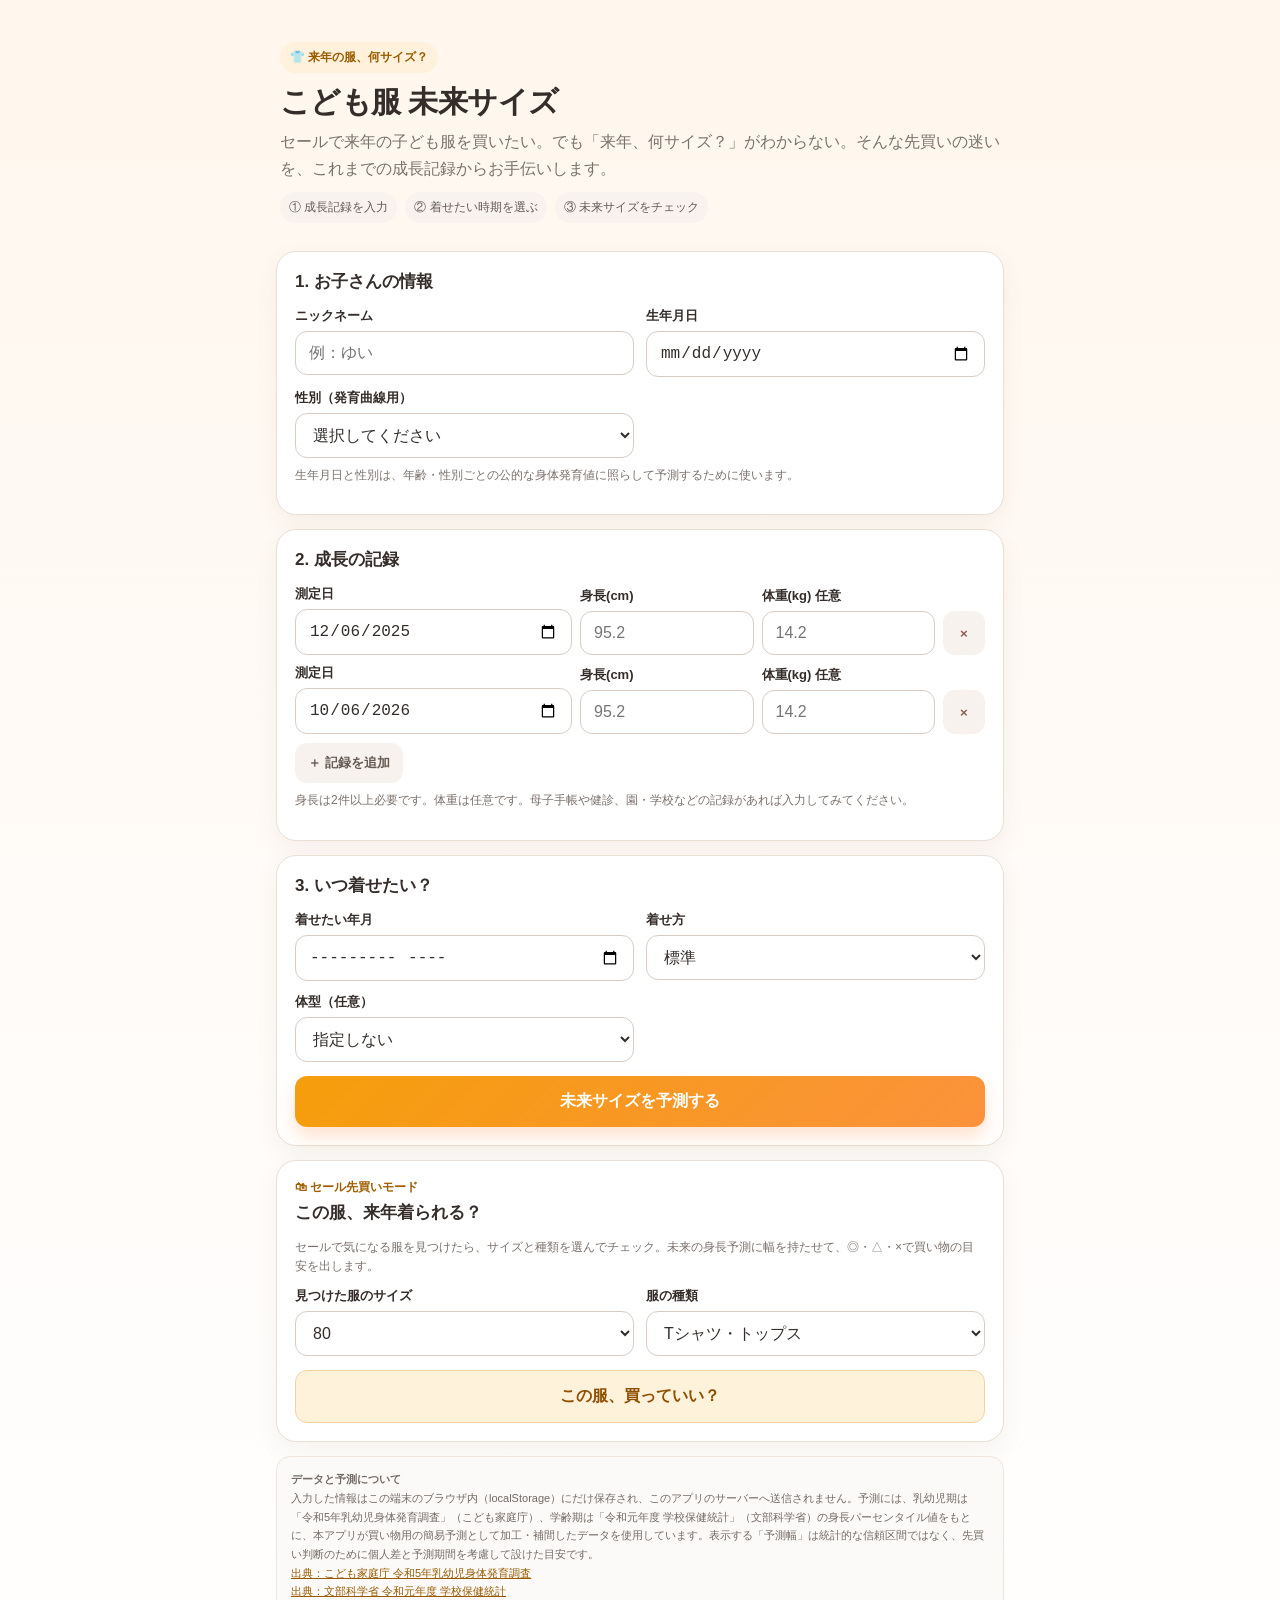
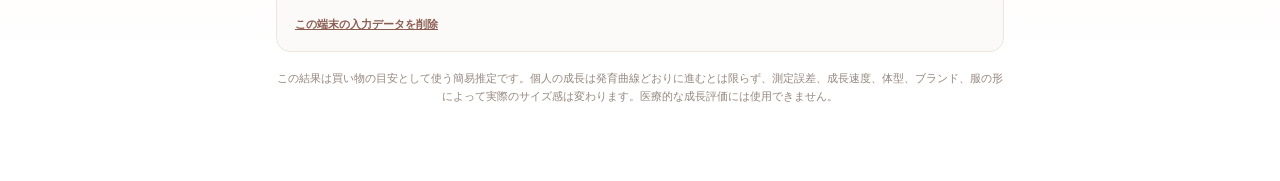
==== commit 9cb99064: "Polish public landing copy and social metadata" ====
--- a/index.html
+++ b/index.html
@@ -4,19 +4,27 @@
 <meta charset="utf-8" />
 <meta name="viewport" content="width=device-width, initial-scale=1, viewport-fit=cover" />
 <meta name="theme-color" content="#fff7ed" />
-<title>こども服 未来サイズ</title>
+<title>こども服 未来サイズ｜来年の服サイズを成長記録から予測</title>
+<meta name="description" content="セールで来年の子ども服を買うときの『何サイズ？』をお手伝い。成長記録と公的な発育データから未来の身長・服サイズを簡易予測し、『この服、買っていい？』まで判定します。" />
+<meta property="og:type" content="website" />
+<meta property="og:site_name" content="こども服 未来サイズ" />
+<meta property="og:title" content="こども服 未来サイズ｜来年、この服着られる？" />
+<meta property="og:description" content="成長記録から未来の身長・服サイズを簡易予測。セールの先買いで迷う『この服、買っていい？』まで判定します。" />
+<meta property="og:url" content="https://kodomo-mirai-size.vercel.app/" />
+<meta name="twitter:card" content="summary" />
+<link rel="canonical" href="https://kodomo-mirai-size.vercel.app/" />
 <link rel="stylesheet" href="/styles-v2.css">
 </head>
 <body>
 <div class="wrap">
-<section class="hero"><div class="badge">👕 来年の服、何サイズ？</div><h1>こども服 未来サイズ</h1><p class="lead">成長記録から、着せたい時期の身長を簡易予測。さらに「この服、買っていい？」まで判定します。</p></section>
+<section class="hero"><div class="badge">👕 来年の服、何サイズ？</div><h1>こども服 未来サイズ</h1><p class="lead">セールで来年の子ども服を買いたい。でも「来年、何サイズ？」がわからない。そんな先買いの迷いを、これまでの成長記録からお手伝いします。</p><div class="pillrow"><span class="pill">① 成長記録を入力</span><span class="pill">② 着せたい時期を選ぶ</span><span class="pill">③ 未来サイズをチェック</span></div></section>
 <section class="card"><h2>1. お子さんの情報</h2><div class="grid"><div><label for="name">ニックネーム</label><input id="name" placeholder="例：ゆい" /></div><div><label for="birth">生年月日</label><input id="birth" type="date" /></div><div><label for="sex">性別（発育曲線用）</label><select id="sex"><option value="" selected>選択してください</option><option value="boy">男の子</option><option value="girl">女の子</option></select></div></div><p class="mini">生年月日と性別は、年齢・性別ごとの公的な身体発育値に照らして予測するために使います。</p></section>
-<section class="card"><h2>2. 成長の記録</h2><div id="measurements"></div><button class="add" type="button" id="addBtn">＋ 記録を追加</button><p class="mini">身長は2件以上必要です。体重は任意。今は服サイズの主判定を身長で行い、体重は今後の体型補正に使えるよう保存します。</p></section>
+<section class="card"><h2>2. 成長の記録</h2><div id="measurements"></div><button class="add" type="button" id="addBtn">＋ 記録を追加</button><p class="mini">身長は2件以上必要です。体重は任意です。母子手帳や健診、園・学校などの記録があれば入力してみてください。</p></section>
 <section class="card"><h2>3. いつ着せたい？</h2><div class="grid"><div><label for="target">着せたい年月</label><input id="target" type="month" /></div><div><label for="fit">着せ方</label><select id="fit"><option value="just">ぴったりめ</option><option value="normal" selected>標準</option><option value="loose">ゆったり・長く</option></select></div><div><label for="bodyType">体型（任意）</label><select id="bodyType"><option value="unknown" selected>指定しない</option><option value="slim">細身</option><option value="normal">標準</option><option value="sturdy">がっちり・お腹まわりゆったり</option></select></div></div><button class="primary" id="predictBtn" type="button">未来サイズを予測する</button><div class="error" id="error"></div></section>
 <section class="card result" id="result"><h2>予測結果</h2><div class="big"><div class="target" id="resultTarget"></div><div class="size" id="mainSize">110</div><div class="caption">おすすめの目安サイズ</div></div><div class="stats"><div class="stat"><span>推定身長</span><b id="predHeight">—</b></div><div class="stat"><span>予測幅</span><b id="heightRange">—</b></div><div class="stat"><span>予測まで</span><b id="monthsAhead">—</b></div></div><div class="choices"><div class="choice"><span>ぴったり寄り</span><strong id="justSize">—</strong></div><div class="choice"><span>標準おすすめ</span><strong id="normalSize">—</strong></div><div class="choice"><span>ゆったり・長く着たい</span><strong id="looseSize">—</strong></div></div><div class="note" id="explain"></div></section>
-<section class="card"><div class="section-kicker">🛍 セール先買いモード</div><h2>この服、来年着られる？</h2><div class="grid"><div><label for="itemSize">見つけた服のサイズ</label><select id="itemSize"><option>80</option><option>90</option><option>95</option><option>100</option><option>110</option><option>120</option><option>130</option><option>140</option><option>150</option><option>160</option></select></div><div><label for="itemType">服の種類</label><select id="itemType"><option value="top">Tシャツ・トップス</option><option value="pants">パンツ・レギンス</option><option value="outer">アウター</option><option value="pajama">パジャマ</option><option value="dress">ワンピース</option></select></div></div><button class="secondary" id="judgeBtn" type="button">この服、買っていい？</button><div class="error" id="judgeError"></div></section>
+<section class="card"><div class="section-kicker">🛍 セール先買いモード</div><h2>この服、来年着られる？</h2><p class="mini">セールで気になる服を見つけたら、サイズと種類を選んでチェック。未来の身長予測に幅を持たせて、◎・△・×で買い物の目安を出します。</p><div class="grid"><div><label for="itemSize">見つけた服のサイズ</label><select id="itemSize"><option>80</option><option>90</option><option>95</option><option>100</option><option>110</option><option>120</option><option>130</option><option>140</option><option>150</option><option>160</option></select></div><div><label for="itemType">服の種類</label><select id="itemType"><option value="top">Tシャツ・トップス</option><option value="pants">パンツ・レギンス</option><option value="outer">アウター</option><option value="pajama">パジャマ</option><option value="dress">ワンピース</option></select></div></div><button class="secondary" id="judgeBtn" type="button">この服、買っていい？</button><div class="error" id="judgeError"></div></section>
 <section class="card result" id="judgeResult"><h2>先買い判定</h2><div class="judge" id="judgeBox"><div class="emoji" id="judgeEmoji">◎</div><div class="headline" id="judgeHeadline">買ってよさそう！</div><div class="detail" id="judgeDetail"></div></div><div class="pillrow"><span class="pill" id="judgePred"></span><span class="pill" id="judgeItem"></span></div><div class="note" id="judgeNote"></div></section>
-<div class="privacy"><strong>データについて</strong><br>入力した情報はこの端末のブラウザ内（localStorage）にだけ保存され、このアプリのサーバーへ送信されません。予測には、乳幼児期は「令和5年乳幼児身体発育調査」（こども家庭庁）、学齢期は「令和元年度 学校保健統計」（文部科学省）の身長パーセンタイル値を加工して使用しています。<br><a href="https://www.cfa.go.jp/policies/boshihoken/r5-nyuuyoujityousa/" target="_blank" rel="noopener">出典：こども家庭庁 令和5年乳幼児身体発育調査</a><br><a href="https://www.mext.go.jp/content/20200319-mxt_chousa01-20200319155353_1-3.pdf" target="_blank" rel="noopener">出典：文部科学省 令和元年度 学校保健統計</a><br><button class="clear-data" type="button" id="clearDataBtn">この端末の入力データを削除</button></div><div class="footer">この結果は買い物の目安として使う簡易推定です。個人の成長は発育曲線どおりに進むとは限らず、測定誤差、成長速度、体型、ブランド、服の形によって実際のサイズ感は変わります。医療的な成長評価には使用できません。</div>
+<div class="privacy"><strong>データと予測について</strong><br>入力した情報はこの端末のブラウザ内（localStorage）にだけ保存され、このアプリのサーバーへ送信されません。予測には、乳幼児期は「令和5年乳幼児身体発育調査」（こども家庭庁）、学齢期は「令和元年度 学校保健統計」（文部科学省）の身長パーセンタイル値をもとに、本アプリが買い物用の簡易予測として加工・補間したデータを使用しています。表示する「予測幅」は統計的な信頼区間ではなく、先買い判断のために個人差と予測期間を考慮して設けた目安です。<br><a href="https://www.cfa.go.jp/policies/boshihoken/r5-nyuuyoujityousa/" target="_blank" rel="noopener">出典：こども家庭庁 令和5年乳幼児身体発育調査</a><br><a href="https://www.mext.go.jp/content/20200319-mxt_chousa01-20200319155353_1-3.pdf" target="_blank" rel="noopener">出典：文部科学省 令和元年度 学校保健統計</a><br><button class="clear-data" type="button" id="clearDataBtn">この端末の入力データを削除</button></div><div class="footer">この結果は買い物の目安として使う簡易推定です。個人の成長は発育曲線どおりに進むとは限らず、測定誤差、成長速度、体型、ブランド、服の形によって実際のサイズ感は変わります。医療的な成長評価には使用できません。</div>
 </div>
 <script src="/growth-data.js"></script>
 <script src="/app-v2.js"></script>
